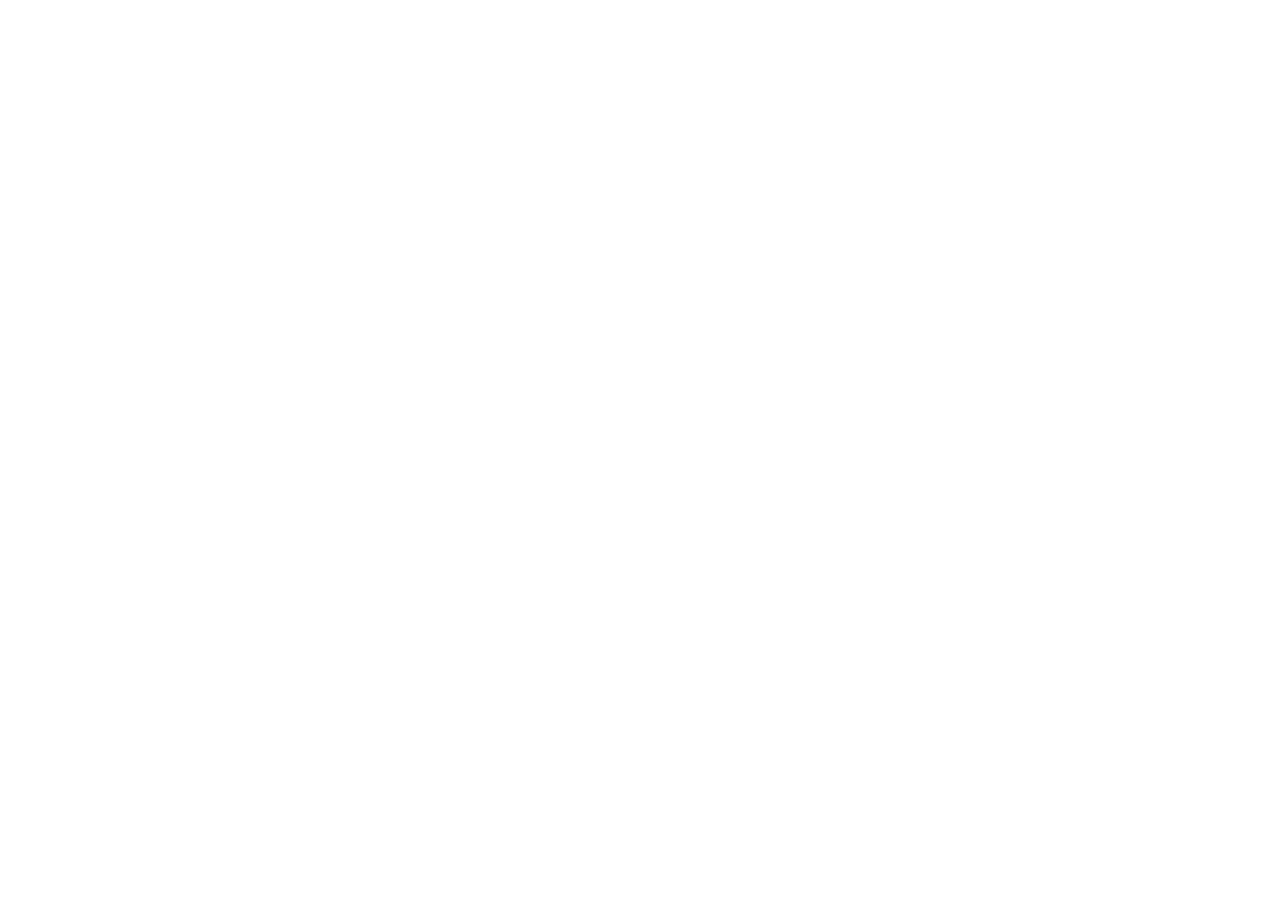
==== index.html @ 932e65f5 "Use tech stack vite_react_shadcn_ts" ====
<!DOCTYPE html>
<html lang="en">
  <head>
    <meta charset="UTF-8" />
    <meta name="viewport" content="width=device-width, initial-scale=1.0" />
    <title>heart-sound-oracle</title>
    <meta name="description" content="Lovable Generated Project" />
    <meta name="author" content="Lovable" />

    <meta property="og:title" content="heart-sound-oracle" />
    <meta property="og:description" content="Lovable Generated Project" />
    <meta property="og:type" content="website" />
    <meta property="og:image" content="https://lovable.dev/opengraph-image-p98pqg.png" />

    <meta name="twitter:card" content="summary_large_image" />
    <meta name="twitter:site" content="@lovable_dev" />
    <meta name="twitter:image" content="https://lovable.dev/opengraph-image-p98pqg.png" />
  </head>

  <body>
    <div id="root"></div>
    <!-- IMPORTANT: DO NOT REMOVE THIS SCRIPT TAG OR THIS VERY COMMENT! -->
    <script src="https://cdn.gpteng.co/gptengineer.js" type="module"></script>
    <script type="module" src="/src/main.tsx"></script>
  </body>
</html>
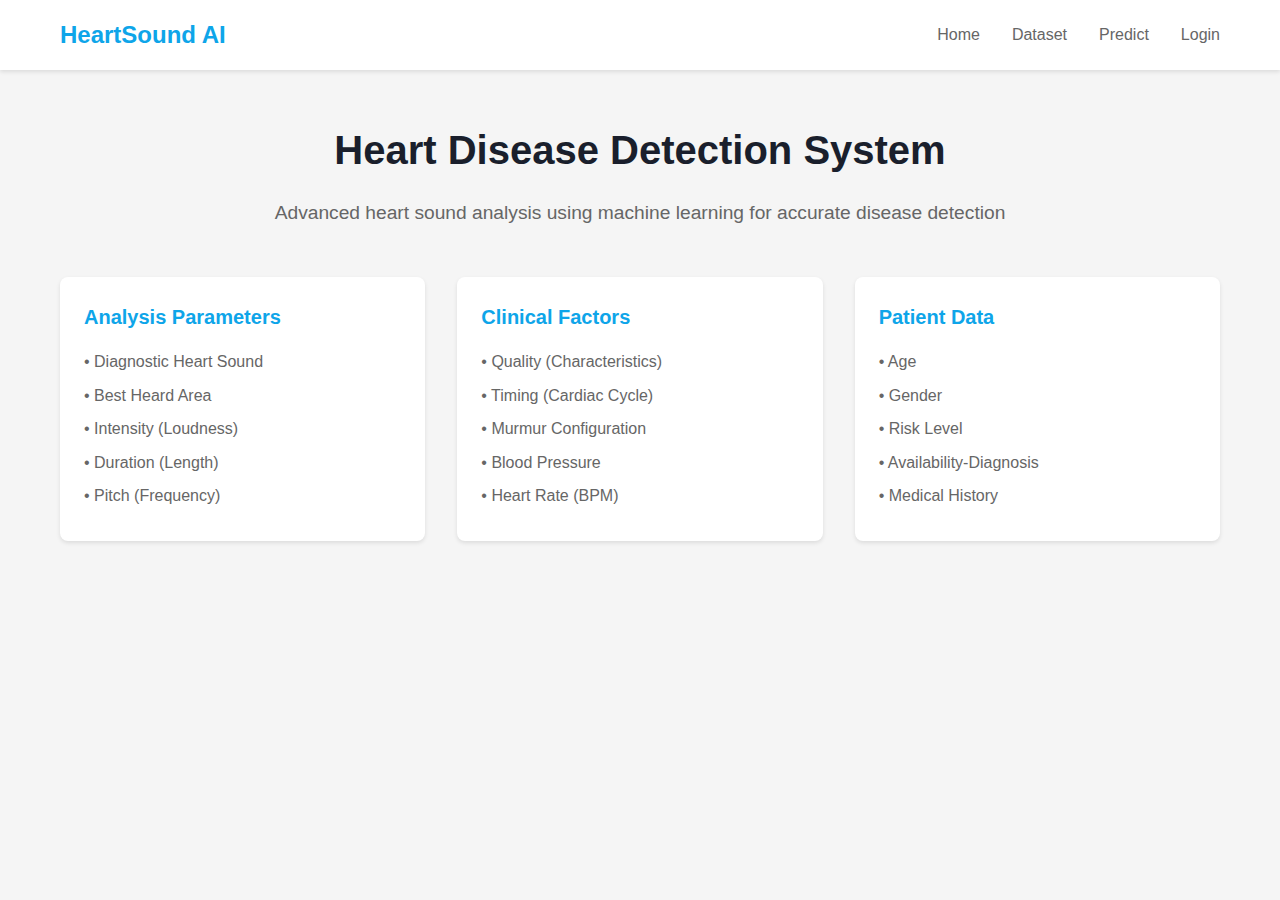
==== commit 02c9ed30: "Refactor: Remove React and TypeScript" ====
--- a/index.html
+++ b/index.html
@@ -1,26 +1,84 @@
+
 <!DOCTYPE html>
 <html lang="en">
   <head>
     <meta charset="UTF-8" />
     <meta name="viewport" content="width=device-width, initial-scale=1.0" />
-    <title>heart-sound-oracle</title>
-    <meta name="description" content="Lovable Generated Project" />
-    <meta name="author" content="Lovable" />
+    <title>HeartSound AI</title>
+    <meta name="description" content="Heart disease detection system using ML" />
+    <meta name="author" content="HeartSound AI" />
 
-    <meta property="og:title" content="heart-sound-oracle" />
-    <meta property="og:description" content="Lovable Generated Project" />
+    <meta property="og:title" content="HeartSound AI" />
+    <meta property="og:description" content="Heart disease detection using ML" />
     <meta property="og:type" content="website" />
     <meta property="og:image" content="https://lovable.dev/opengraph-image-p98pqg.png" />
 
     <meta name="twitter:card" content="summary_large_image" />
     <meta name="twitter:site" content="@lovable_dev" />
     <meta name="twitter:image" content="https://lovable.dev/opengraph-image-p98pqg.png" />
+    
+    <link rel="stylesheet" href="styles.css">
+    <!-- IMPORTANT: DO NOT REMOVE THIS SCRIPT TAG OR THIS VERY COMMENT! -->
+    <script src="https://cdn.gpteng.co/gptengineer.js" type="module"></script>
   </head>
 
   <body>
-    <div id="root"></div>
-    <!-- IMPORTANT: DO NOT REMOVE THIS SCRIPT TAG OR THIS VERY COMMENT! -->
-    <script src="https://cdn.gpteng.co/gptengineer.js" type="module"></script>
-    <script type="module" src="/src/main.tsx"></script>
+    <!-- Navigation Bar -->
+    <nav class="navbar">
+      <div class="container">
+        <a href="index.html" class="logo">HeartSound AI</a>
+        <div class="nav-links">
+          <a href="index.html" class="nav-link">Home</a>
+          <a href="dataset.html" class="nav-link">Dataset</a>
+          <a href="predict.html" class="nav-link">Predict</a>
+          <a href="login.html" class="nav-link">Login</a>
+        </div>
+      </div>
+    </nav>
+
+    <!-- Home Page Content -->
+    <div class="container">
+      <div class="hero">
+        <h1>Heart Disease Detection System</h1>
+        <p>Advanced heart sound analysis using machine learning for accurate disease detection</p>
+      </div>
+      
+      <div class="features">
+        <div class="feature-card">
+          <h3>Analysis Parameters</h3>
+          <ul>
+            <li>• Diagnostic Heart Sound</li>
+            <li>• Best Heard Area</li>
+            <li>• Intensity (Loudness)</li>
+            <li>• Duration (Length)</li>
+            <li>• Pitch (Frequency)</li>
+          </ul>
+        </div>
+        
+        <div class="feature-card">
+          <h3>Clinical Factors</h3>
+          <ul>
+            <li>• Quality (Characteristics)</li>
+            <li>• Timing (Cardiac Cycle)</li>
+            <li>• Murmur Configuration</li>
+            <li>• Blood Pressure</li>
+            <li>• Heart Rate (BPM)</li>
+          </ul>
+        </div>
+        
+        <div class="feature-card">
+          <h3>Patient Data</h3>
+          <ul>
+            <li>• Age</li>
+            <li>• Gender</li>
+            <li>• Risk Level</li>
+            <li>• Availability-Diagnosis</li>
+            <li>• Medical History</li>
+          </ul>
+        </div>
+      </div>
+    </div>
+
+    <script src="main.js"></script>
   </body>
 </html>
--- a/styles.css
+++ b/styles.css
@@ -0,0 +1,308 @@
+
+/* Reset and Base Styles */
+* {
+  box-sizing: border-box;
+  margin: 0;
+  padding: 0;
+}
+
+body {
+  font-family: -apple-system, BlinkMacSystemFont, 'Segoe UI', Roboto, Oxygen, Ubuntu, Cantarell, 'Open Sans', 'Helvetica Neue', sans-serif;
+  line-height: 1.6;
+  color: #333;
+  background-color: #f5f5f5;
+}
+
+.container {
+  max-width: 1200px;
+  margin: 0 auto;
+  padding: 0 20px;
+}
+
+/* Navigation Styles */
+.navbar {
+  background-color: white;
+  box-shadow: 0 2px 4px rgba(0, 0, 0, 0.1);
+  padding: 1rem 0;
+}
+
+.navbar .container {
+  display: flex;
+  justify-content: space-between;
+  align-items: center;
+}
+
+.logo {
+  font-size: 1.5rem;
+  font-weight: bold;
+  color: #0EA5E9;
+  text-decoration: none;
+}
+
+.nav-links {
+  display: flex;
+  gap: 2rem;
+}
+
+.nav-link {
+  color: #666;
+  text-decoration: none;
+  transition: color 0.3s;
+}
+
+.nav-link:hover, .nav-link.active {
+  color: #0EA5E9;
+}
+
+/* Home Page Styles */
+.hero {
+  text-align: center;
+  padding: 3rem 0;
+}
+
+.hero h1 {
+  font-size: 2.5rem;
+  color: #1A1F2C;
+  margin-bottom: 1rem;
+}
+
+.hero p {
+  font-size: 1.2rem;
+  color: #666;
+  max-width: 800px;
+  margin: 0 auto;
+}
+
+.features {
+  display: grid;
+  grid-template-columns: repeat(auto-fit, minmax(300px, 1fr));
+  gap: 2rem;
+  margin-bottom: 3rem;
+}
+
+.feature-card {
+  background-color: white;
+  border-radius: 8px;
+  padding: 1.5rem;
+  box-shadow: 0 2px 4px rgba(0, 0, 0, 0.1);
+}
+
+.feature-card h3 {
+  color: #0EA5E9;
+  font-size: 1.25rem;
+  margin-bottom: 1rem;
+}
+
+.feature-card ul {
+  list-style: none;
+}
+
+.feature-card li {
+  color: #666;
+  margin-bottom: 0.5rem;
+}
+
+/* Dataset Page Styles */
+.page-header {
+  text-align: center;
+  padding: 2rem 0;
+}
+
+.page-header h1 {
+  font-size: 2.5rem;
+  color: #1A1F2C;
+  margin-bottom: 0.5rem;
+}
+
+.page-header p {
+  color: #666;
+}
+
+.dataset-container {
+  background-color: white;
+  border-radius: 8px;
+  padding: 1.5rem;
+  box-shadow: 0 2px 4px rgba(0, 0, 0, 0.1);
+  margin-bottom: 2rem;
+  overflow-x: auto;
+}
+
+.data-table {
+  width: 100%;
+  border-collapse: collapse;
+}
+
+.data-table th, .data-table td {
+  padding: 0.75rem;
+  text-align: left;
+  border-bottom: 1px solid #eee;
+}
+
+.data-table th {
+  background-color: #f8f8f8;
+  font-weight: 600;
+  color: #333;
+}
+
+/* Prediction Page Styles */
+.prediction-container {
+  background-color: white;
+  border-radius: 8px;
+  padding: 2rem;
+  box-shadow: 0 2px 4px rgba(0, 0, 0, 0.1);
+  margin-bottom: 2rem;
+}
+
+.prediction-form {
+  max-width: 600px;
+  margin: 0 auto;
+}
+
+.form-group {
+  margin-bottom: 1.5rem;
+}
+
+.form-group label {
+  display: block;
+  margin-bottom: 0.5rem;
+  font-weight: 500;
+  color: #333;
+}
+
+.form-group input, .form-group select {
+  width: 100%;
+  padding: 0.75rem;
+  border: 1px solid #ddd;
+  border-radius: 4px;
+  font-size: 1rem;
+}
+
+.form-group input:focus, .form-group select:focus {
+  outline: none;
+  border-color: #0EA5E9;
+  box-shadow: 0 0 0 3px rgba(14, 165, 233, 0.2);
+}
+
+.btn {
+  display: inline-block;
+  padding: 0.75rem 1.5rem;
+  border: none;
+  border-radius: 4px;
+  font-size: 1rem;
+  font-weight: 500;
+  cursor: pointer;
+  transition: background-color 0.3s;
+}
+
+.btn-primary {
+  background-color: #0EA5E9;
+  color: white;
+}
+
+.btn-primary:hover {
+  background-color: #0c8bc5;
+}
+
+.btn-secondary {
+  background-color: #f8f8f8;
+  color: #333;
+  border: 1px solid #ddd;
+}
+
+.btn-secondary:hover {
+  background-color: #eee;
+}
+
+.btn-block {
+  display: block;
+  width: 100%;
+}
+
+.result-container {
+  max-width: 600px;
+  margin: 2rem auto 0;
+  padding: 1.5rem;
+  border-radius: 8px;
+  background-color: #f8f8f8;
+  border-left: 4px solid #0EA5E9;
+  text-align: center;
+}
+
+.result-container h3 {
+  color: #333;
+  margin-bottom: 1rem;
+}
+
+.result-container #prediction-result {
+  font-size: 1.5rem;
+  font-weight: 600;
+  color: #0EA5E9;
+  margin-bottom: 0.5rem;
+}
+
+.result-container #risk-level {
+  font-size: 1rem;
+  color: #666;
+  margin-bottom: 1.5rem;
+}
+
+.hidden {
+  display: none;
+}
+
+/* Login Page Styles */
+.login-container {
+  min-height: 80vh;
+  display: flex;
+  align-items: center;
+  justify-content: center;
+  padding: 2rem;
+}
+
+.login-card {
+  background-color: white;
+  border-radius: 8px;
+  box-shadow: 0 4px 8px rgba(0, 0, 0, 0.1);
+  padding: 2rem;
+  width: 100%;
+  max-width: 400px;
+  text-align: center;
+}
+
+.login-card h2 {
+  font-size: 1.75rem;
+  color: #1A1F2C;
+  margin-bottom: 0.5rem;
+}
+
+.login-card p {
+  color: #666;
+  margin-bottom: 2rem;
+}
+
+.login-form .form-group {
+  text-align: left;
+}
+
+/* Responsive Styles */
+@media (max-width: 768px) {
+  .nav-links {
+    gap: 1rem;
+  }
+  
+  .features {
+    grid-template-columns: 1fr;
+  }
+  
+  .hero h1 {
+    font-size: 2rem;
+  }
+  
+  .hero p {
+    font-size: 1rem;
+  }
+  
+  .prediction-container, .login-card {
+    padding: 1.5rem;
+  }
+}
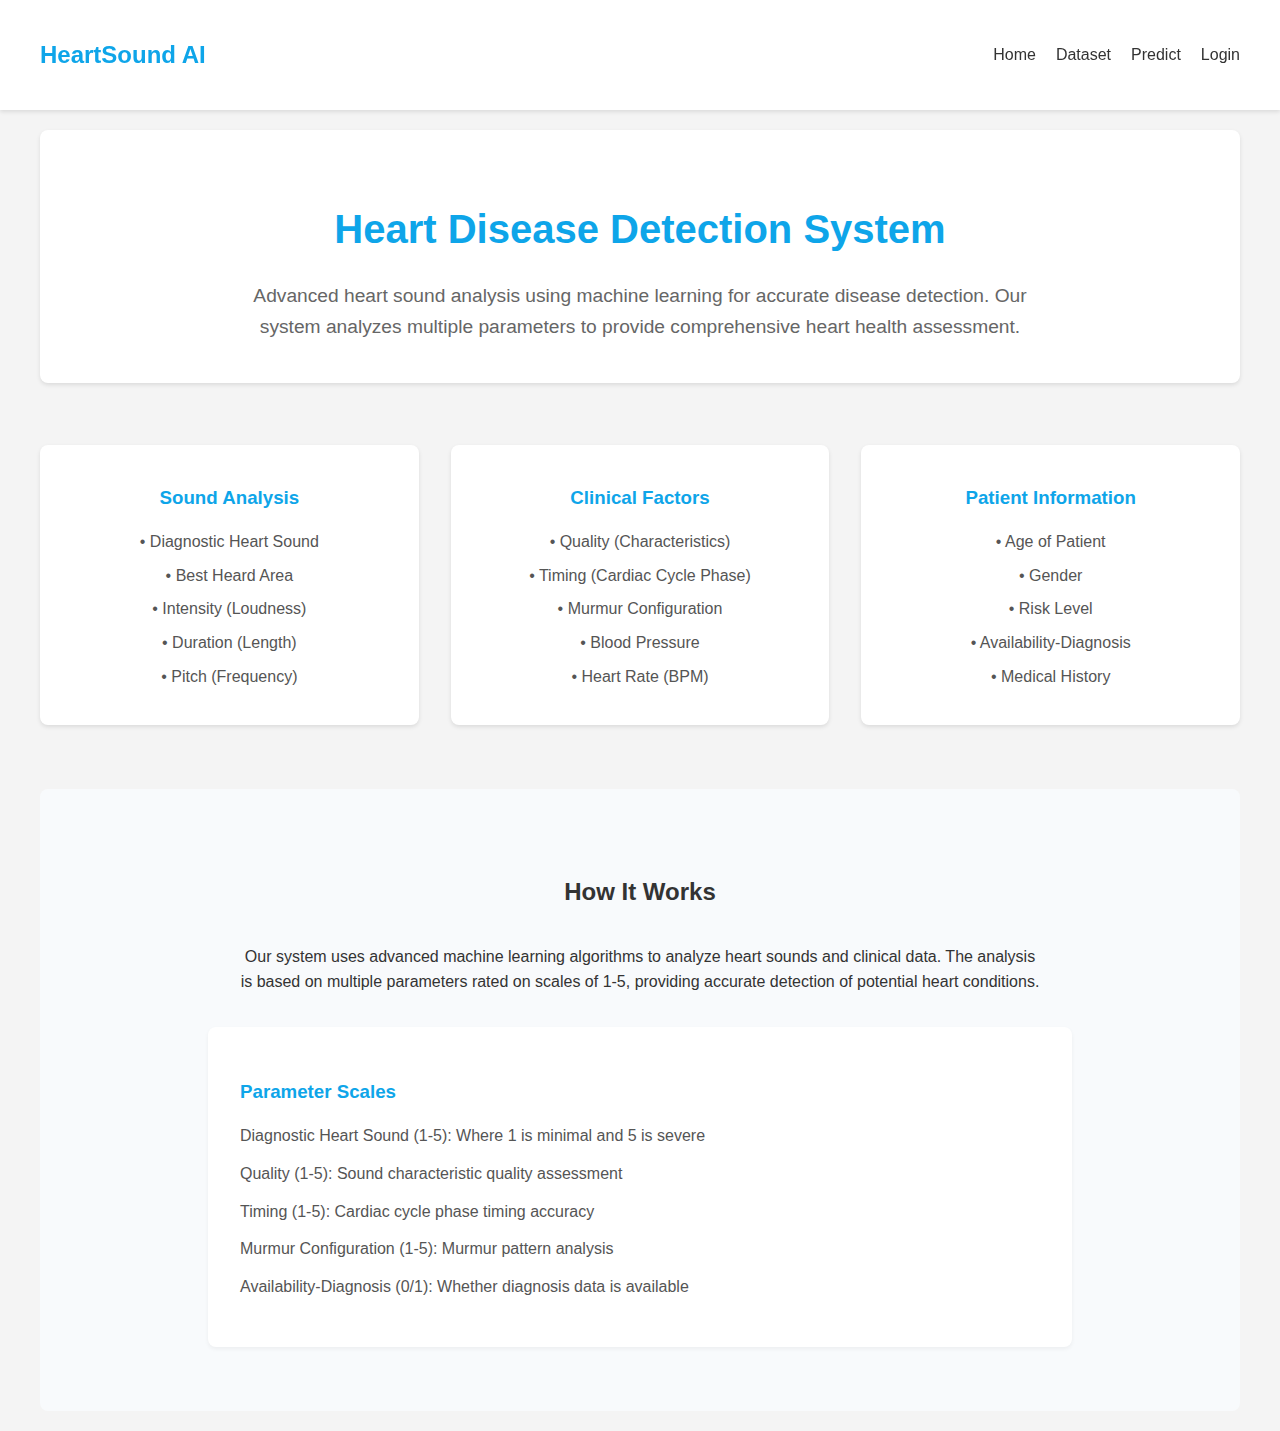
==== commit 82d8e353: "feat: Implement heart disease detection website" ====
--- a/index.html
+++ b/index.html
@@ -40,12 +40,12 @@
     <div class="container">
       <div class="hero">
         <h1>Heart Disease Detection System</h1>
-        <p>Advanced heart sound analysis using machine learning for accurate disease detection</p>
+        <p>Advanced heart sound analysis using machine learning for accurate disease detection. Our system analyzes multiple parameters to provide comprehensive heart health assessment.</p>
       </div>
       
       <div class="features">
         <div class="feature-card">
-          <h3>Analysis Parameters</h3>
+          <h3>Sound Analysis</h3>
           <ul>
             <li>• Diagnostic Heart Sound</li>
             <li>• Best Heard Area</li>
@@ -59,7 +59,7 @@
           <h3>Clinical Factors</h3>
           <ul>
             <li>• Quality (Characteristics)</li>
-            <li>• Timing (Cardiac Cycle)</li>
+            <li>• Timing (Cardiac Cycle Phase)</li>
             <li>• Murmur Configuration</li>
             <li>• Blood Pressure</li>
             <li>• Heart Rate (BPM)</li>
@@ -67,13 +67,29 @@
         </div>
         
         <div class="feature-card">
-          <h3>Patient Data</h3>
+          <h3>Patient Information</h3>
           <ul>
-            <li>• Age</li>
+            <li>• Age of Patient</li>
             <li>• Gender</li>
             <li>• Risk Level</li>
             <li>• Availability-Diagnosis</li>
             <li>• Medical History</li>
+          </ul>
+        </div>
+      </div>
+
+      <div class="info-section">
+        <h2>How It Works</h2>
+        <p>Our system uses advanced machine learning algorithms to analyze heart sounds and clinical data. The analysis is based on multiple parameters rated on scales of 1-5, providing accurate detection of potential heart conditions.</p>
+        
+        <div class="scale-info">
+          <h3>Parameter Scales</h3>
+          <ul>
+            <li>Diagnostic Heart Sound (1-5): Where 1 is minimal and 5 is severe</li>
+            <li>Quality (1-5): Sound characteristic quality assessment</li>
+            <li>Timing (1-5): Cardiac cycle phase timing accuracy</li>
+            <li>Murmur Configuration (1-5): Murmur pattern analysis</li>
+            <li>Availability-Diagnosis (0/1): Whether diagnosis data is available</li>
           </ul>
         </div>
       </div>
--- a/styles.css
+++ b/styles.css
@@ -1,27 +1,33 @@
-
-/* Reset and Base Styles */
-* {
-  box-sizing: border-box;
+/* Base styles */
+:root {
+  --primary-color: #0EA5E9;
+  --secondary-color: #22c55e;
+  --accent-color: #f59e0b;
+  --error-color: #ef4444;
+  --text-color: #333;
+  --bg-color: #fff;
+  --card-bg: #f8fafc;
+}
+
+body {
+  font-family: -apple-system, BlinkMacSystemFont, "Segoe UI", Roboto, Arial, sans-serif;
+  line-height: 1.6;
   margin: 0;
   padding: 0;
-}
-
-body {
-  font-family: -apple-system, BlinkMacSystemFont, 'Segoe UI', Roboto, Oxygen, Ubuntu, Cantarell, 'Open Sans', 'Helvetica Neue', sans-serif;
-  line-height: 1.6;
-  color: #333;
-  background-color: #f5f5f5;
-}
-
+  color: var(--text-color);
+  background-color: var(--bg-color);
+}
+
+/* Container */
 .container {
   max-width: 1200px;
   margin: 0 auto;
   padding: 0 20px;
 }
 
-/* Navigation Styles */
+/* Navigation */
 .navbar {
-  background-color: white;
+  background-color: var(--bg-color);
   box-shadow: 0 2px 4px rgba(0, 0, 0, 0.1);
   padding: 1rem 0;
 }
@@ -33,9 +39,9 @@
 }
 
 .logo {
+  color: var(--primary-color);
   font-size: 1.5rem;
   font-weight: bold;
-  color: #0EA5E9;
   text-decoration: none;
 }
 
@@ -45,25 +51,27 @@
 }
 
 .nav-link {
-  color: #666;
+  color: var(--text-color);
   text-decoration: none;
-  transition: color 0.3s;
-}
-
-.nav-link:hover, .nav-link.active {
-  color: #0EA5E9;
-}
-
-/* Home Page Styles */
+  font-weight: 500;
+}
+
+.nav-link:hover,
+.nav-link.active {
+  color: var(--primary-color);
+}
+
+/* Hero Section */
 .hero {
   text-align: center;
-  padding: 3rem 0;
+  padding: 4rem 0;
+  background-color: var(--bg-color);
 }
 
 .hero h1 {
   font-size: 2.5rem;
-  color: #1A1F2C;
   margin-bottom: 1rem;
+  color: var(--text-color);
 }
 
 .hero p {
@@ -73,236 +81,365 @@
   margin: 0 auto;
 }
 
+/* Features Section */
 .features {
   display: grid;
   grid-template-columns: repeat(auto-fit, minmax(300px, 1fr));
   gap: 2rem;
-  margin-bottom: 3rem;
+  padding: 2rem 0;
 }
 
 .feature-card {
-  background-color: white;
-  border-radius: 8px;
-  padding: 1.5rem;
-  box-shadow: 0 2px 4px rgba(0, 0, 0, 0.1);
+  background-color: var(--card-bg);
+  padding: 2rem;
+  border-radius: 8px;
+  box-shadow: 0 2px 4px rgba(0, 0, 0, 0.05);
 }
 
 .feature-card h3 {
-  color: #0EA5E9;
-  font-size: 1.25rem;
+  color: var(--primary-color);
   margin-bottom: 1rem;
 }
 
 .feature-card ul {
   list-style: none;
+  padding: 0;
 }
 
 .feature-card li {
-  color: #666;
   margin-bottom: 0.5rem;
-}
-
-/* Dataset Page Styles */
-.page-header {
-  text-align: center;
-  padding: 2rem 0;
-}
-
-.page-header h1 {
-  font-size: 2.5rem;
-  color: #1A1F2C;
-  margin-bottom: 0.5rem;
-}
-
-.page-header p {
-  color: #666;
-}
-
-.dataset-container {
-  background-color: white;
-  border-radius: 8px;
-  padding: 1.5rem;
-  box-shadow: 0 2px 4px rgba(0, 0, 0, 0.1);
+  color: #555;
+}
+
+/* Info Section */
+.info-section {
+  padding: 4rem 0;
+  background-color: var(--card-bg);
+  margin-top: 2rem;
+  border-radius: 8px;
+}
+
+.info-section h2 {
+  text-align: center;
+  color: var(--text-color);
   margin-bottom: 2rem;
-  overflow-x: auto;
-}
-
-.data-table {
-  width: 100%;
-  border-collapse: collapse;
-}
-
-.data-table th, .data-table td {
-  padding: 0.75rem;
-  text-align: left;
-  border-bottom: 1px solid #eee;
-}
-
-.data-table th {
-  background-color: #f8f8f8;
-  font-weight: 600;
-  color: #333;
-}
-
-/* Prediction Page Styles */
-.prediction-container {
-  background-color: white;
-  border-radius: 8px;
+}
+
+.info-section p {
+  max-width: 800px;
+  margin: 0 auto 2rem;
+  text-align: center;
+}
+
+.scale-info {
+  max-width: 800px;
+  margin: 0 auto;
   padding: 2rem;
-  box-shadow: 0 2px 4px rgba(0, 0, 0, 0.1);
-  margin-bottom: 2rem;
-}
-
-.prediction-form {
-  max-width: 600px;
-  margin: 0 auto;
-}
-
-.form-group {
-  margin-bottom: 1.5rem;
-}
-
-.form-group label {
-  display: block;
-  margin-bottom: 0.5rem;
-  font-weight: 500;
-  color: #333;
-}
-
-.form-group input, .form-group select {
-  width: 100%;
-  padding: 0.75rem;
-  border: 1px solid #ddd;
-  border-radius: 4px;
-  font-size: 1rem;
-}
-
-.form-group input:focus, .form-group select:focus {
-  outline: none;
-  border-color: #0EA5E9;
-  box-shadow: 0 0 0 3px rgba(14, 165, 233, 0.2);
-}
-
-.btn {
-  display: inline-block;
-  padding: 0.75rem 1.5rem;
-  border: none;
-  border-radius: 4px;
-  font-size: 1rem;
-  font-weight: 500;
-  cursor: pointer;
-  transition: background-color 0.3s;
-}
-
-.btn-primary {
-  background-color: #0EA5E9;
-  color: white;
-}
-
-.btn-primary:hover {
-  background-color: #0c8bc5;
-}
-
-.btn-secondary {
-  background-color: #f8f8f8;
-  color: #333;
-  border: 1px solid #ddd;
-}
-
-.btn-secondary:hover {
-  background-color: #eee;
-}
-
-.btn-block {
-  display: block;
-  width: 100%;
-}
-
-.result-container {
-  max-width: 600px;
-  margin: 2rem auto 0;
-  padding: 1.5rem;
-  border-radius: 8px;
-  background-color: #f8f8f8;
-  border-left: 4px solid #0EA5E9;
-  text-align: center;
-}
-
-.result-container h3 {
-  color: #333;
+  background-color: var(--bg-color);
+  border-radius: 8px;
+  box-shadow: 0 2px 4px rgba(0, 0, 0, 0.05);
+}
+
+.scale-info h3 {
+  color: var(--primary-color);
   margin-bottom: 1rem;
 }
 
-.result-container #prediction-result {
-  font-size: 1.5rem;
-  font-weight: 600;
-  color: #0EA5E9;
-  margin-bottom: 0.5rem;
-}
-
-.result-container #risk-level {
-  font-size: 1rem;
-  color: #666;
-  margin-bottom: 1.5rem;
-}
-
-.hidden {
-  display: none;
-}
-
-/* Login Page Styles */
-.login-container {
-  min-height: 80vh;
-  display: flex;
-  align-items: center;
-  justify-content: center;
-  padding: 2rem;
-}
-
-.login-card {
-  background-color: white;
-  border-radius: 8px;
-  box-shadow: 0 4px 8px rgba(0, 0, 0, 0.1);
-  padding: 2rem;
-  width: 100%;
-  max-width: 400px;
-  text-align: center;
-}
-
-.login-card h2 {
-  font-size: 1.75rem;
-  color: #1A1F2C;
-  margin-bottom: 0.5rem;
-}
-
-.login-card p {
-  color: #666;
-  margin-bottom: 2rem;
-}
-
-.login-form .form-group {
-  text-align: left;
-}
-
-/* Responsive Styles */
+.scale-info ul {
+  list-style: none;
+  padding: 0;
+}
+
+.scale-info li {
+  margin-bottom: 0.75rem;
+  color: #555;
+}
+
+/* Responsive Design */
 @media (max-width: 768px) {
   .nav-links {
     gap: 1rem;
+  }
+  
+  .hero h1 {
+    font-size: 2rem;
   }
   
   .features {
     grid-template-columns: 1fr;
   }
   
-  .hero h1 {
-    font-size: 2rem;
-  }
-  
-  .hero p {
-    font-size: 1rem;
-  }
-  
-  .prediction-container, .login-card {
+  .feature-card {
     padding: 1.5rem;
   }
 }
+
+/* General Styles */
+body {
+  font-family: Arial, sans-serif;
+  margin: 0;
+  padding: 0;
+  background-color: #f4f4f4;
+  color: #333;
+}
+
+.container {
+  max-width: 1200px;
+  margin: 0 auto;
+  padding: 20px;
+}
+
+/* Navigation Bar */
+.navbar {
+  background-color: #fff;
+  box-shadow: 0 2px 4px rgba(0, 0, 0, 0.1);
+  position: sticky;
+  top: 0;
+  z-index: 100;
+}
+
+.navbar .container {
+  display: flex;
+  justify-content: space-between;
+  align-items: center;
+}
+
+.logo {
+  font-size: 1.5em;
+  color: #0EA5E9;
+  text-decoration: none;
+  font-weight: bold;
+}
+
+.nav-links {
+  display: flex;
+  gap: 20px;
+}
+
+.nav-link {
+  color: #333;
+  text-decoration: none;
+  transition: color 0.3s ease;
+}
+
+.nav-link:hover,
+.nav-link.active {
+  color: #0EA5E9;
+}
+
+/* Page Header */
+.page-header {
+  text-align: center;
+  padding: 20px 0;
+}
+
+.page-header h1 {
+  color: #0EA5E9;
+  margin-bottom: 10px;
+}
+
+/* Home Page Styles */
+.hero {
+  background-color: #fff;
+  padding: 40px;
+  border-radius: 8px;
+  box-shadow: 0 2px 4px rgba(0, 0, 0, 0.1);
+  text-align: center;
+}
+
+.hero h1 {
+  font-size: 2.5em;
+  color: #0EA5E9;
+  margin-bottom: 20px;
+}
+
+.features {
+  display: flex;
+  justify-content: space-around;
+  margin-top: 30px;
+}
+
+.feature-card {
+  background-color: #fff;
+  padding: 20px;
+  border-radius: 8px;
+  box-shadow: 0 2px 4px rgba(0, 0, 0, 0.1);
+  text-align: center;
+  width: 30%;
+}
+
+.feature-card h3 {
+  color: #0EA5E9;
+}
+
+/* Dataset Page Styles */
+.dataset-container {
+  overflow-x: auto;
+}
+
+.data-table {
+  width: 100%;
+  border-collapse: collapse;
+  margin-top: 20px;
+  box-shadow: 0 2px 4px rgba(0, 0, 0, 0.1);
+  border-radius: 8px;
+  overflow: hidden;
+}
+
+.data-table th,
+.data-table td {
+  padding: 12px 15px;
+  text-align: left;
+  border-bottom: 1px solid #ddd;
+}
+
+.data-table th {
+  background-color: #f4f4f4;
+  font-weight: bold;
+}
+
+.data-table tbody tr:nth-child(even) {
+  background-color: #f9f9f9;
+}
+
+/* Predict Page Styles */
+.prediction-container {
+  background-color: #fff;
+  padding: 30px;
+  border-radius: 8px;
+  box-shadow: 0 2px 4px rgba(0, 0, 0, 0.1);
+  margin-top: 20px;
+}
+
+.prediction-form,
+.result-container {
+  max-width: 600px;
+  margin: 0 auto;
+}
+
+.form-group {
+  margin-bottom: 20px;
+}
+
+.form-group label {
+  display: block;
+  margin-bottom: 8px;
+  color: #555;
+}
+
+.form-group input[type="number"],
+.form-group input[type="text"],
+.form-group select {
+  width: 100%;
+  padding: 10px;
+  border: 1px solid #ddd;
+  border-radius: 4px;
+  font-size: 1em;
+  color: #333;
+}
+
+.form-group select {
+  appearance: none;
+  background-image: url('data:image/svg+xml;charset=UTF-8,<svg xmlns="http://www.w3.org/2000/svg" viewBox="0 0 24 24" fill="%23333"><path d="M7 10l5 5 5-5z"/></svg>');
+  background-repeat: no-repeat;
+  background-position: right 10px center;
+  background-size: 20px;
+}
+
+.btn {
+  padding: 12px 20px;
+  border: none;
+  border-radius: 4px;
+  cursor: pointer;
+  font-size: 1em;
+  transition: background-color 0.3s ease;
+}
+
+.btn-primary {
+  background-color: #0EA5E9;
+  color: #fff;
+}
+
+.btn-primary:hover {
+  background-color: #0369a1;
+}
+
+.btn-secondary {
+  background-color: #64748b;
+  color: #fff;
+}
+
+.btn-secondary:hover {
+  background-color: #475569;
+}
+
+.result-container {
+  text-align: center;
+}
+
+.result-container h3 {
+  color: #0EA5E9;
+  margin-bottom: 15px;
+}
+
+.hidden {
+  display: none;
+}
+
+/* Login Page Styles */
+.login-container {
+  display: flex;
+  justify-content: center;
+  align-items: center;
+  min-height: calc(100vh - 50px); /* Adjust based on navbar height */
+  padding: 20px;
+}
+
+.login-card {
+  background-color: #fff;
+  padding: 30px;
+  border-radius: 8px;
+  box-shadow: 0 2px 4px rgba(0, 0, 0, 0.1);
+  width: 100%;
+  max-width: 500px;
+}
+
+.login-card h2 {
+  text-align: center;
+  color: #0EA5E9;
+  margin-bottom: 15px;
+}
+
+.login-form .form-group {
+  margin-bottom: 20px;
+}
+
+.login-form label {
+  display: block;
+  margin-bottom: 5px;
+  color: #555;
+}
+
+.login-form input[type="email"],
+.login-form input[type="password"] {
+  width: 100%;
+  padding: 10px;
+  border: 1px solid #ddd;
+  border-radius: 4px;
+  font-size: 1em;
+  color: #333;
+}
+
+.btn-block {
+  display: block;
+  width: 100%;
+}
+
+/* Footer Styles (optional) */
+footer {
+  text-align: center;
+  padding: 20px;
+  background-color: #fff;
+  box-shadow: 0 -2px 4px rgba(0, 0, 0, 0.05);
+  margin-top: 30px;
+}
